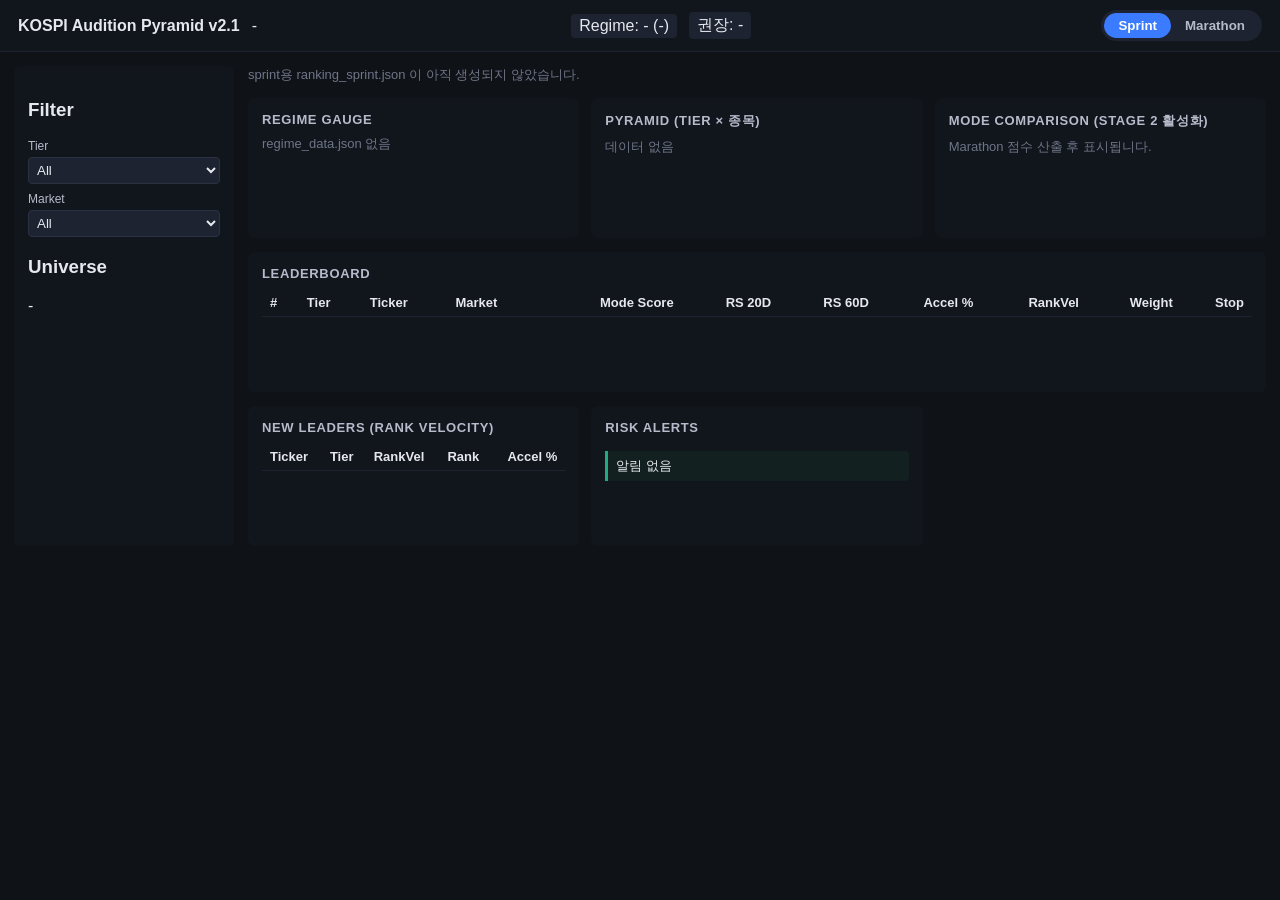
==== kospi_audition/dashboard/index.html @ d57f05e7 "[Stage1-MVP] Sprint Mode + Regime + Acceleration + Rank Velocity 구현 PRD v2.1 작업지시서 §13.1 단계 1 범위: - " ====
<!doctype html>
<html lang="ko">
  <head>
    <meta charset="utf-8" />
    <title>KOSPI Audition Pyramid (v2.1)</title>
    <link rel="stylesheet" href="style.css" />
  </head>
  <body>
    <header class="top-bar">
      <div class="top-left">
        <strong>KOSPI Audition Pyramid v2.1</strong>
        <span id="as-of"></span>
      </div>
      <div class="top-center">
        <span class="regime-state" id="regime-state">Regime: -</span>
        <span class="recommended-mode" id="recommended-mode">권장: -</span>
        <span id="kospi-close"></span>
        <span id="kosdaq-close"></span>
        <span id="vkospi"></span>
      </div>
      <div class="top-right">
        <div class="mode-toggle" role="tablist" aria-label="Audition Mode Toggle">
          <button id="mode-sprint" class="toggle-btn active" data-mode="sprint">Sprint</button>
          <button id="mode-marathon" class="toggle-btn" data-mode="marathon">Marathon</button>
        </div>
        <div id="mode-mismatch" class="mismatch hidden" title="권장 모드와 다릅니다">!</div>
      </div>
    </header>

    <main class="main-grid">
      <aside class="sidebar">
        <h3>Filter</h3>
        <label>Tier
          <select id="filter-tier">
            <option value="all">All</option>
            <option value="S">S</option>
            <option value="A">A</option>
            <option value="B">B</option>
            <option value="C">C</option>
          </select>
        </label>
        <label>Market
          <select id="filter-market">
            <option value="all">All</option>
            <option value="KOSPI">KOSPI</option>
            <option value="KOSDAQ">KOSDAQ</option>
          </select>
        </label>
        <h3>Universe</h3>
        <div id="universe-size">-</div>
      </aside>

      <section class="content">
        <div class="kpi-row" id="kpi-row"></div>

        <div class="row">
          <div class="card" id="regime-gauge">
            <h4>Regime Gauge</h4>
            <div id="regime-detail"></div>
          </div>
          <div class="card" id="pyramid">
            <h4>Pyramid (Tier × 종목)</h4>
            <div id="pyramid-detail"></div>
          </div>
          <div class="card" id="mode-comparison">
            <h4>Mode Comparison (Stage 2 활성화)</h4>
            <div class="placeholder">Marathon 점수 산출 후 표시됩니다.</div>
          </div>
        </div>

        <div class="card full">
          <h4>Leaderboard</h4>
          <table id="leaderboard">
            <thead>
              <tr>
                <th>#</th>
                <th>Tier</th>
                <th>Ticker</th>
                <th>Market</th>
                <th>Mode Score</th>
                <th>RS 20D</th>
                <th>RS 60D</th>
                <th>Accel %</th>
                <th>RankVel</th>
                <th>Weight</th>
                <th>Stop</th>
              </tr>
            </thead>
            <tbody></tbody>
          </table>
        </div>

        <div class="row">
          <div class="card" id="new-leaders-card">
            <h4>New Leaders (Rank Velocity)</h4>
            <table id="new-leaders">
              <thead><tr><th>Ticker</th><th>Tier</th><th>RankVel</th><th>Rank</th><th>Accel %</th></tr></thead>
              <tbody></tbody>
            </table>
          </div>
          <div class="card" id="risk-card">
            <h4>Risk Alerts</h4>
            <ul id="risk-alerts"></ul>
          </div>
        </div>
      </section>
    </main>

    <script src="components/mode_toggle.js"></script>
    <script src="components/regime_widget.js"></script>
    <script src="components/leaderboard.js"></script>
    <script src="components/pyramid.js"></script>
    <script src="components/new_leaders.js"></script>
    <script src="components/risk_panel.js"></script>
    <script src="app.js"></script>
  </body>
</html>
---- kospi_audition/dashboard/style.css ----
* { box-sizing: border-box; }
body { margin: 0; font-family: -apple-system, "Segoe UI", Roboto, "Noto Sans KR", sans-serif; background: #0f1217; color: #e6e8ee; }
.top-bar {
  display: flex; justify-content: space-between; align-items: center;
  padding: 10px 18px; background: #11151c; border-bottom: 1px solid #1d2330;
}
.top-bar > div { display: flex; gap: 12px; align-items: center; }
.regime-state, .recommended-mode { padding: 3px 8px; border-radius: 4px; background: #1d2330; }
.mode-toggle { display: inline-flex; background: #1d2330; border-radius: 999px; padding: 3px; }
.toggle-btn {
  padding: 5px 14px; border: 0; background: transparent; color: #b6bbcb;
  cursor: pointer; border-radius: 999px; font-weight: 600;
}
.toggle-btn.active { background: #3a7bff; color: white; }
.mismatch { width: 22px; height: 22px; border-radius: 50%; background: #d8a52d; color: #0f1217; font-weight: bold; display: flex; align-items: center; justify-content: center; }
.hidden { display: none !important; }
.main-grid { display: grid; grid-template-columns: 220px 1fr; gap: 14px; padding: 14px; }
.sidebar { background: #11151c; padding: 14px; border-radius: 6px; }
.sidebar label { display: block; font-size: 12px; margin: 8px 0; color: #b6bbcb; }
.sidebar select { width: 100%; padding: 4px; margin-top: 4px; background: #1d2330; color: #e6e8ee; border: 1px solid #2a3142; border-radius: 4px; }
.content { display: flex; flex-direction: column; gap: 14px; }
.kpi-row { display: flex; gap: 12px; flex-wrap: wrap; }
.kpi { background: #11151c; padding: 10px 14px; border-radius: 6px; min-width: 130px; }
.kpi .label { font-size: 11px; color: #8d94a8; }
.kpi .value { font-size: 18px; font-weight: 700; }
.row { display: grid; grid-template-columns: 1fr 1fr 1fr; gap: 12px; }
.card { background: #11151c; padding: 14px; border-radius: 6px; min-height: 140px; }
.card.full { grid-column: 1 / -1; }
.card h4 { margin: 0 0 8px 0; font-size: 13px; color: #b6bbcb; text-transform: uppercase; letter-spacing: 0.05em; }
.placeholder { color: #6e7588; font-size: 13px; }
table { width: 100%; border-collapse: collapse; font-size: 13px; }
th, td { padding: 6px 8px; border-bottom: 1px solid #1d2330; text-align: right; }
th:nth-child(1), th:nth-child(2), th:nth-child(3), th:nth-child(4) { text-align: left; }
td:nth-child(1), td:nth-child(2), td:nth-child(3), td:nth-child(4) { text-align: left; }
.tier-S { color: #ff6584; font-weight: 700; }
.tier-A { color: #ffc14d; font-weight: 600; }
.tier-B { color: #6dc7ff; }
.tier-C { color: #8d94a8; }
.tier-D { color: #4f5364; }
#risk-alerts { list-style: none; padding-left: 0; }
#risk-alerts li { padding: 6px 8px; border-left: 3px solid #ff6584; margin-bottom: 6px; background: rgba(255,101,132,0.07); border-radius: 0 4px 4px 0; font-size: 13px; }
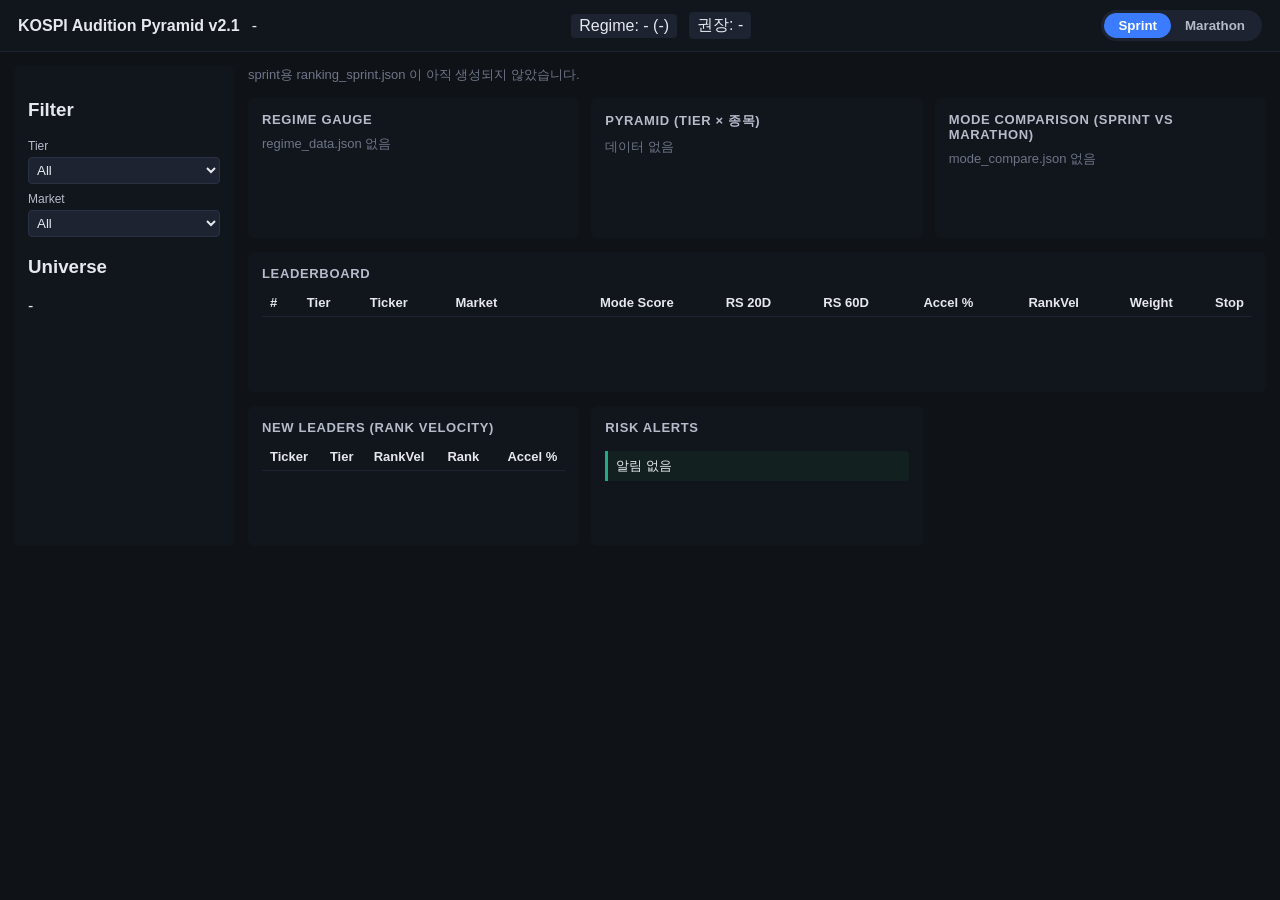
==== commit a7011269: "[Stage2-DualMode] Marathon + Volume/Flow + Sector + Soft Migration PRD v2.1 작업지시서 §13.2 단계 2 범위 (9개 " ====
--- a/kospi_audition/dashboard/index.html
+++ b/kospi_audition/dashboard/index.html
@@ -51,6 +51,7 @@
       </aside>
 
       <section class="content">
+        <div id="migration-banner" class="migration-banner hidden"></div>
         <div class="kpi-row" id="kpi-row"></div>
 
         <div class="row">
@@ -63,8 +64,8 @@
             <div id="pyramid-detail"></div>
           </div>
           <div class="card" id="mode-comparison">
-            <h4>Mode Comparison (Stage 2 활성화)</h4>
-            <div class="placeholder">Marathon 점수 산출 후 표시됩니다.</div>
+            <h4>Mode Comparison (Sprint vs Marathon)</h4>
+            <div id="mode-comparison-detail"></div>
           </div>
         </div>
 
@@ -112,6 +113,8 @@
     <script src="components/pyramid.js"></script>
     <script src="components/new_leaders.js"></script>
     <script src="components/risk_panel.js"></script>
+    <script src="components/mode_compare.js"></script>
+    <script src="components/migration_notice.js"></script>
     <script src="app.js"></script>
   </body>
 </html>
--- a/kospi_audition/dashboard/style.css
+++ b/kospi_audition/dashboard/style.css
@@ -37,5 +37,9 @@
 .tier-B { color: #6dc7ff; }
 .tier-C { color: #8d94a8; }
 .tier-D { color: #4f5364; }
+.migration-banner {
+  background: #2a2417; color: #ffc14d; border-left: 3px solid #d8a52d;
+  padding: 8px 12px; border-radius: 4px; font-size: 13px;
+}
 #risk-alerts { list-style: none; padding-left: 0; }
 #risk-alerts li { padding: 6px 8px; border-left: 3px solid #ff6584; margin-bottom: 6px; background: rgba(255,101,132,0.07); border-radius: 0 4px 4px 0; font-size: 13px; }
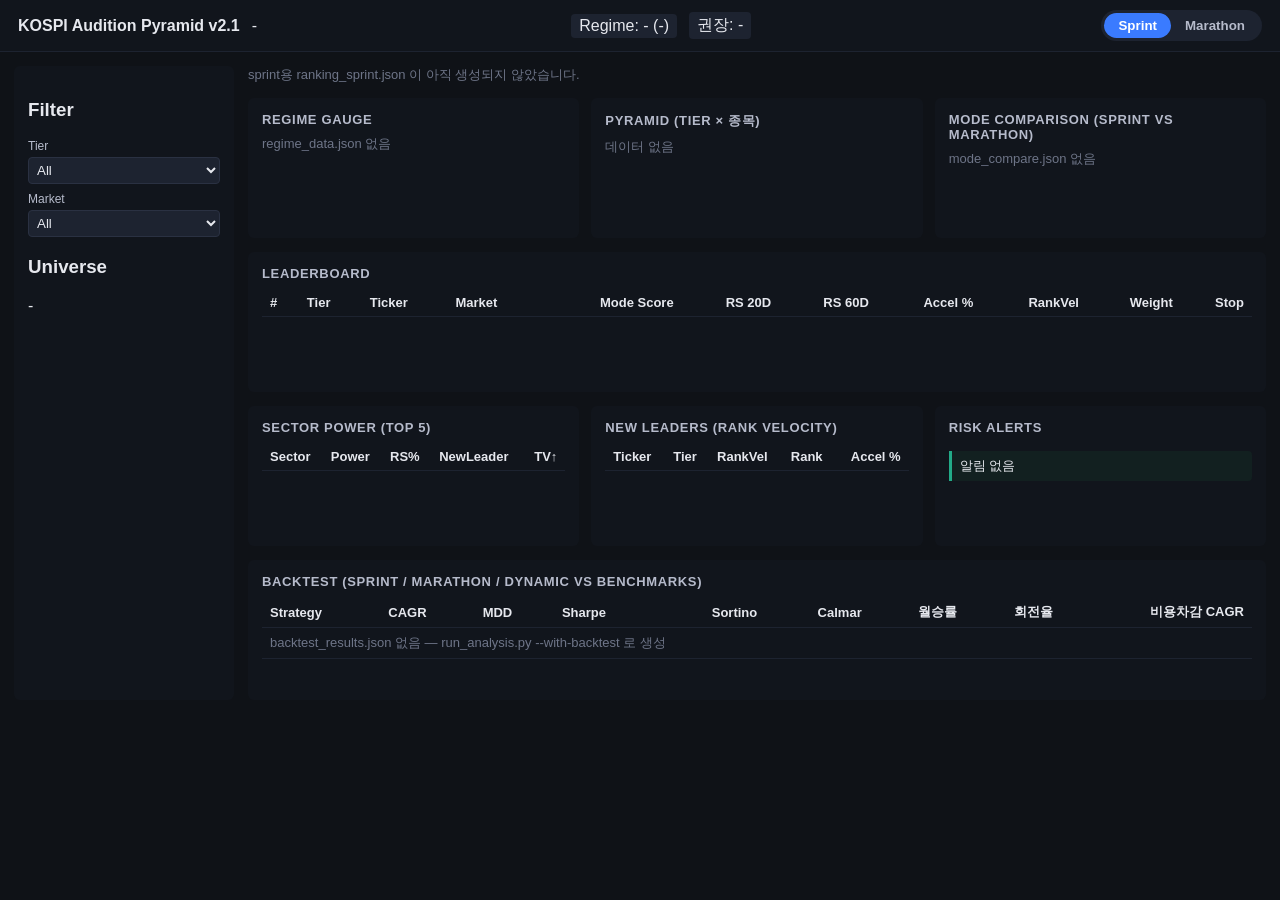
==== commit b11a4ea1: "[Stage3-Fundamentals+Backtest] DART/Quality/PEAD/Sector Power/Leader/Backtest PRD v2.1 작업지시서 §13.3 단" ====
--- a/kospi_audition/dashboard/index.html
+++ b/kospi_audition/dashboard/index.html
@@ -92,6 +92,13 @@
         </div>
 
         <div class="row">
+          <div class="card" id="sector-power-card">
+            <h4>Sector Power (Top 5)</h4>
+            <table id="sector-power">
+              <thead><tr><th>Sector</th><th>Power</th><th>RS%</th><th>NewLeader</th><th>TV↑</th></tr></thead>
+              <tbody></tbody>
+            </table>
+          </div>
           <div class="card" id="new-leaders-card">
             <h4>New Leaders (Rank Velocity)</h4>
             <table id="new-leaders">
@@ -104,6 +111,14 @@
             <ul id="risk-alerts"></ul>
           </div>
         </div>
+
+        <div class="card full" id="backtest-card">
+          <h4>Backtest (Sprint / Marathon / Dynamic vs Benchmarks)</h4>
+          <table id="backtest-table">
+            <thead><tr><th>Strategy</th><th>CAGR</th><th>MDD</th><th>Sharpe</th><th>Sortino</th><th>Calmar</th><th>월승률</th><th>회전율</th><th>비용차감 CAGR</th></tr></thead>
+            <tbody></tbody>
+          </table>
+        </div>
       </section>
     </main>
 
@@ -115,6 +130,8 @@
     <script src="components/risk_panel.js"></script>
     <script src="components/mode_compare.js"></script>
     <script src="components/migration_notice.js"></script>
+    <script src="components/sector_power.js"></script>
+    <script src="components/backtest_panel.js"></script>
     <script src="app.js"></script>
   </body>
 </html>
